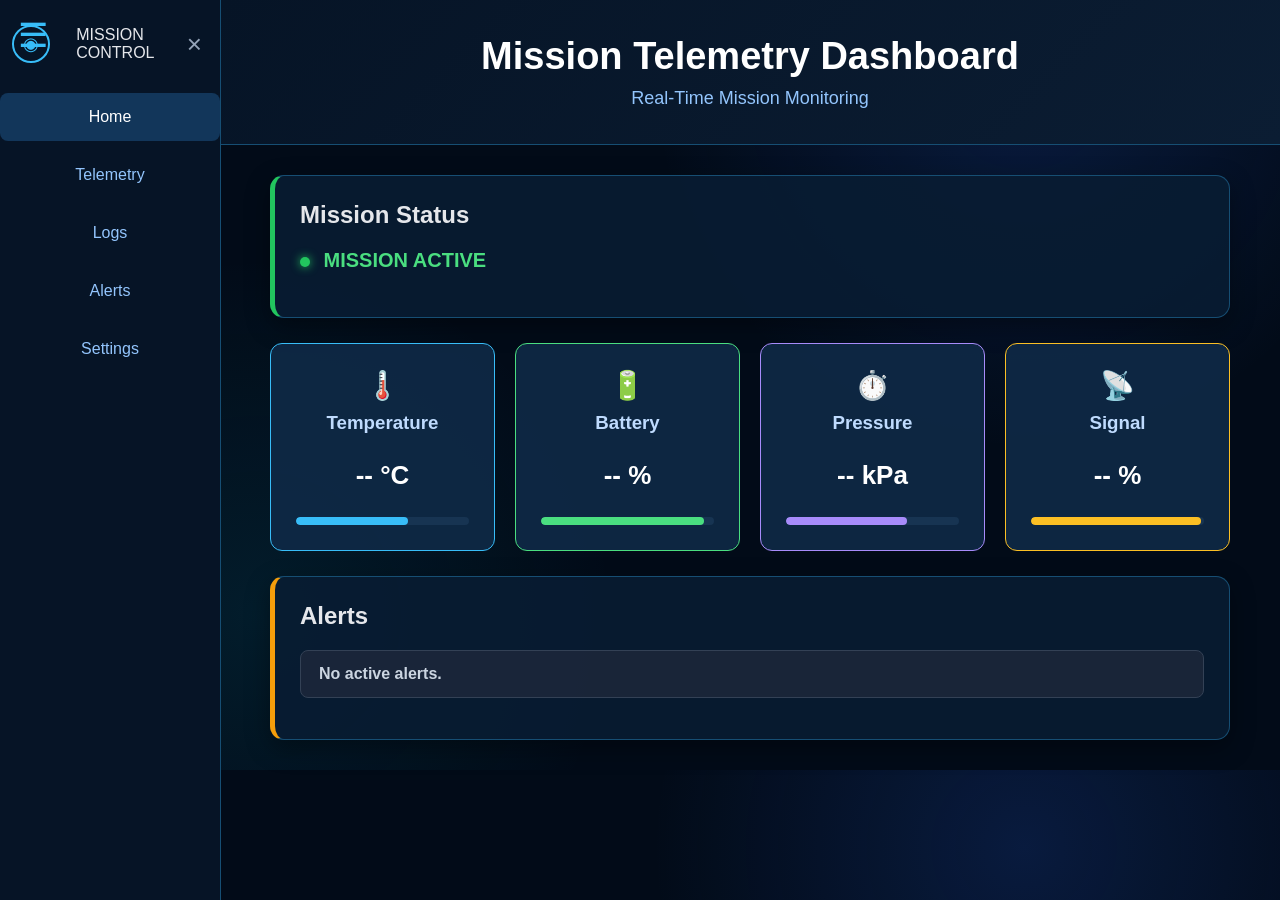
==== frontend/dashboard.html @ 8d2dbf80 "Add Mission Telemetry frontend and backend" ====
<!DOCTYPE html>
<html lang="en">
<head>
    <meta charset="UTF-8">
    <meta name="viewport" content="width=device-width, initial-scale=1.0">
    <title>Mission Dashboard</title>
    <link rel="stylesheet" href="dashboard.css">
</head>

<body>
    <aside class="sidebar">

    <div class="logo">
    <span class="logo-icon">◉</span>
    <span>MISSION<br>CONTROL</span>
    <button class="close-sidebar">×</button>
</div>

    <nav>
        <a href="dashboard.html" class="active">Home</a>
        <a href="telemetry.html">Telemetry</a>
        <a href="logs.html">Logs</a>
        <a href="alerts.html">Alerts</a>
        <a href="settings.html">Settings</a>
    </nav>

    </aside>
    <header class="dashboard-header">
        <button class="menu-button" id="menuButton">☰</button>
        <h1>Mission Telemetry Dashboard</h1>
        <p>Real-Time Mission Monitoring</p>
    </header>

    <main class="dashboard-container">

        <section class="status-card">
            <h2>Mission Status</h2>
            <p id="missionStatus"><span class="status-dot"></span> MISSION ACTIVE</p>
        </section>
    <div class="telemetry-grid">

        <div class="telemetry-card temperature-card">
            <div class="telemetry-icon">🌡️</div>
                <h3>Temperature</h3>
                <p id="temperature">-- °C</p>
            <div class="progress">
                <div class="progress-bar temperature-progress"></div>
        </div>
    </div>

    <div class="telemetry-card battery-card">
        <div class="telemetry-icon">🔋</div>
            <h3>Battery</h3>
            <p id="battery">-- %</p>
            <div class="progress">
                <div class="progress-bar battery-progress"></div>
            </div>
        </div>
    <div class="telemetry-card pressure-card">
        <div class="telemetry-icon">⏱️</div>
            <h3>Pressure</h3>
            <p id="pressure">-- kPa</p>
            <div class="progress">
                <div class="progress-bar pressure-progress"></div>
            </div>
        </div>
    <div class="telemetry-card signal-card">
        <div class="telemetry-icon">📡</div>
            <h3>Signal</h3>
            <p id="signal">-- %</p>
            <div class="progress">
                <div class="progress-bar signal-progress"></div>
            </div>
        </div>
</div>
        <section class="alerts-section">
            <h2>Alerts</h2>
            <p id="alertMessage">No active alerts.</p>
        </section>

    </main>
<script src="dashboard.js"></script>
</body>
</html>
---- frontend/dashboard.css ----
body {
    font-family: Arial, sans-serif;
    margin: 0;
    color: #e5e7eb;

    background:
    radial-gradient(circle at 80% 10%, rgba(37, 99, 235, 0.18), transparent 30%),
    radial-gradient(circle at 20% 80%, rgba(6, 182, 212, 0.10), transparent 30%),
    #020b18;
}

.dashboard-header {
    background: linear-gradient(135deg, #061426, #0b1d33);
    color: white;
    text-align: center;
    padding: 35px;
    border-bottom: 1px solid #164e73;
    margin-left: 220px;
}

.dashboard-header h1 {
    margin: 0 0 10px;
    font-size: 38px;
}

.dashboard-header p {
    margin: 0;
    color: #93c5fd;
    font-size: 18px;
}

.dashboard-container {
    max-width: 1100px;
    margin: 30px auto;
    padding: 0 20px;
    margin-left: 250px;
    margin-right: 30px;
}

.status-card,
.telemetry-section,
.alerts-section {
    background: rgba(8, 28, 50, 0.9);
    padding: 25px;
    margin-bottom: 25px;
    border-radius: 14px;
    border: 1px solid #164e73;
    box-shadow: 0 8px 25px rgba(0, 0, 0, 0.35);
}

.status-card {
    border-left: 5px solid #22c55e;
}

.telemetry-section {
    border-left: 5px solid #38bdf8;
}

.alerts-section {
    border-left: 5px solid #f59e0b;
}

.status-card h2,
.telemetry-section h2,
.alerts-section h2 {
    margin-top: 0;
}

#missionStatus {
    color: #4ade80;
    font-weight: bold;
    font-size: 20px;
}

.telemetry-grid {
    display: grid;
    grid-template-columns: repeat(4, 1fr);
    gap: 20px;
    margin-bottom: 25px;
}

.telemetry-card {
    position: relative;
    overflow: hidden;
    background: rgba(15, 42, 70, 0.9);
    padding: 25px;
    border-radius: 12px;
    text-align: center;
    border: 1px solid #2563eb;
}

.telemetry-card h3 {
    margin-top: 0;
    color: #bfdbfe;
}

.telemetry-card p {
    font-size: 26px;
    font-weight: bold;
    color: white;
}

.telemetry-icon {
    font-size: 28px;
    margin-bottom: 10px;
}

.temperature-card {
    border-color: #38bdf8;
}

.battery-card {
    border-color: #4ade80;
}

.pressure-card {
    border-color: #a78bfa;
}

.signal-card {
    border-color: #fbbf24;
}

.progress {
    width: 100%;
    height: 8px;
    background: #173452;
    border-radius: 10px;
    margin-top: 20px;
    overflow: hidden;
}

.progress-bar {
    height: 100%;
    border-radius: 10px;
}

.temperature-progress {
    width: 65%;
    background: #38bdf8;
}

.battery-progress {
    width: 94%;
    background: #4ade80;
}

.pressure-progress {
    width: 70%;
    background: #a78bfa;
}

.signal-progress {
    width: 98%;
    background: #fbbf24;
}

#alertMessage {
    color: #d1d5db;
}

.sidebar {
    position: fixed;
    left: 0;
    top: 0;
    width: 220px;
    height: 100vh;
    background: #061426;
    border-right: 1px solid #164e73;
    padding-top: 25px;
    z-index: 10;
}

.logo {
    display: flex;
    align-items: center;
    justify-content: space-between;
    padding: 0 12px;
    margin-bottom: 30px;
}

.logo-icon {
    width: 34px;
    height: 34px;
    border: 2px solid #38bdf8;
    border-radius: 50%;
    display: flex;
    align-items: center;
    justify-content: center;
    color: #38bdf8;
    font-size: 18px;
}

.close-sidebar {
    background: transparent;
    border: none;
    color: #94a3b8;
    font-size: 26px;
    cursor: pointer;
}

.close-sidebar:hover {
    color: white;
}

.sidebar nav {
    display: flex;
    flex-direction: column;
    gap: 10px;
}

.sidebar a {
    color: #93c5fd;
    text-decoration: none;
    padding: 15px;
    text-align: center;
    font-size: 16px;
}

.sidebar a:hover,
.sidebar a.active {
    background: #12365a;
    color: white;
    border-radius: 8px;
}

.menu-button {
    position: fixed;
    left: 18px;
    top: 18px;
    background: transparent;
    color: #38bdf8;
    border: none;
    padding: 0;
    font-size: 34px;
    line-height: 1;
    cursor: pointer;
    z-index: 20;
}

.menu-button:hover {
    color: white;
}
#alertMessage {
    padding: 14px 18px;
    margin-top: 15px;
    border-radius: 8px;
    background: rgba(30, 41, 59, 0.8);
    border: 1px solid #334155;
    color: #cbd5e1;
    font-weight: 600;
}
.status-dot {
    display: inline-block;
    width: 10px;
    height: 10px;
    background: #22c55e;
    border-radius: 50%;
    margin-right: 8px;
    box-shadow: 0 0 10px #22c55e;
    animation: statusPulse 1.5s infinite;
}

@keyframes statusPulse {
    0%, 100% {
        opacity: 1;
    }

    50% {
        opacity: 0.4;
    }
}
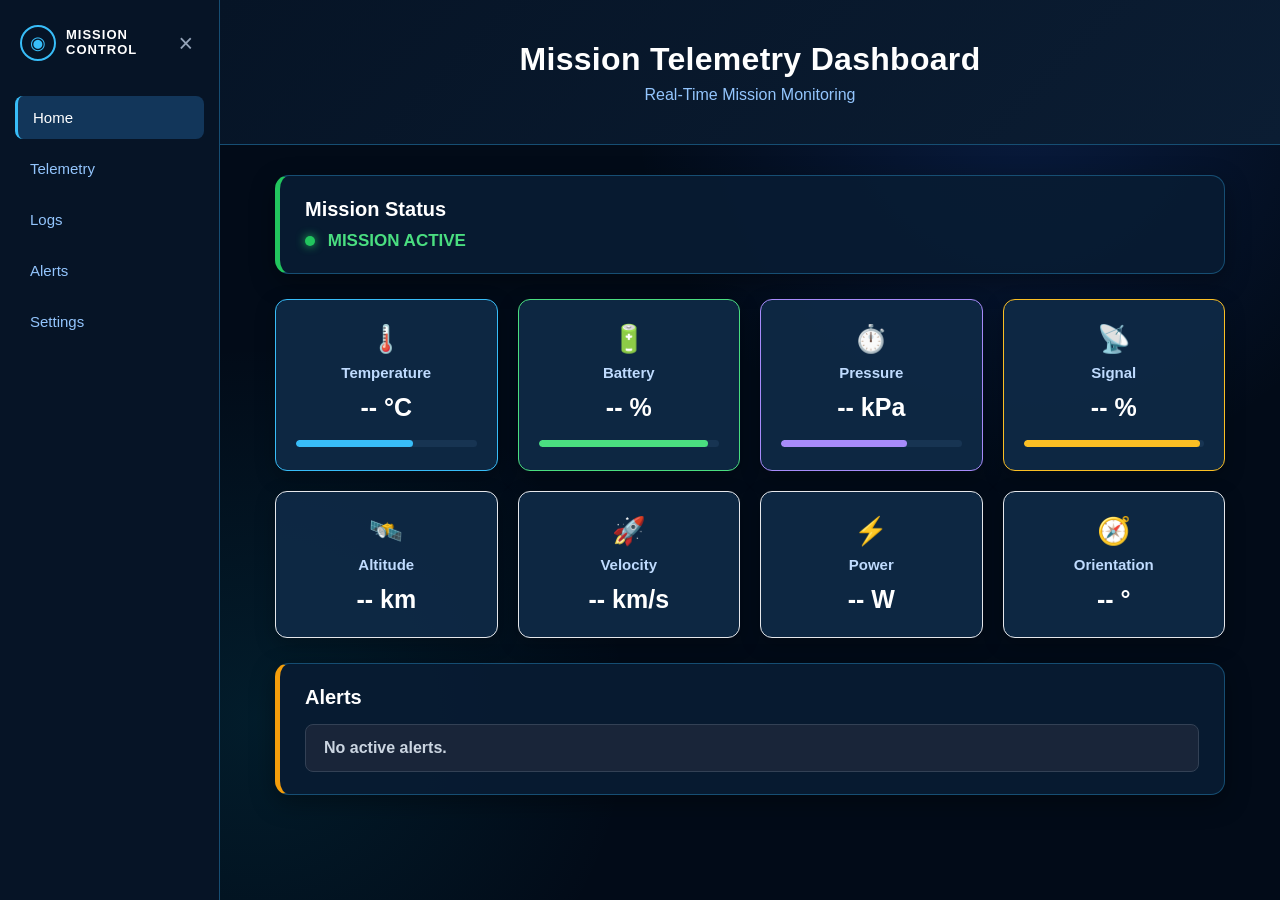
==== commit 501fcfe0: "Fix backend connection and update authentication UI" ====
--- a/frontend/dashboard.html
+++ b/frontend/dashboard.html
@@ -1,84 +1,382 @@
 <!DOCTYPE html>
 <html lang="en">
+
 <head>
+
     <meta charset="UTF-8">
-    <meta name="viewport" content="width=device-width, initial-scale=1.0">
+
+    <meta
+        name="viewport"
+        content="width=device-width, initial-scale=1.0"
+    >
+
     <title>Mission Dashboard</title>
-    <link rel="stylesheet" href="dashboard.css">
+
+    <link
+        rel="stylesheet"
+        href="dashboard.css"
+    >
+
 </head>
 
+
 <body>
+
+
+    <!-- =========================
+         SIDEBAR
+    ========================== -->
+
     <aside class="sidebar">
 
-    <div class="logo">
-    <span class="logo-icon">◉</span>
-    <span>MISSION<br>CONTROL</span>
-    <button class="close-sidebar">×</button>
-</div>
-
-    <nav>
-        <a href="dashboard.html" class="active">Home</a>
-        <a href="telemetry.html">Telemetry</a>
-        <a href="logs.html">Logs</a>
-        <a href="alerts.html">Alerts</a>
-        <a href="settings.html">Settings</a>
-    </nav>
+        <div class="logo">
+
+            <div class="logo-brand">
+
+                <span class="logo-icon">
+                    ◉
+                </span>
+
+                <span class="logo-text">
+                    MISSION<br>
+                    CONTROL
+                </span>
+
+            </div>
+
+            <button
+                class="close-sidebar"
+                aria-label="Close sidebar"
+            >
+                ×
+            </button>
+
+        </div>
+
+
+        <nav>
+
+            <a
+                href="dashboard.html"
+                class="active"
+            >
+                Home
+            </a>
+
+            <a href="telemetry.html">
+                Telemetry
+            </a>
+
+            <a href="logs.html">
+                Logs
+            </a>
+
+            <a href="alerts.html">
+                Alerts
+            </a>
+
+            <a href="settings.html">
+                Settings
+            </a>
+
+        </nav>
 
     </aside>
+
+
+
+    <!-- =========================
+         HEADER
+    ========================== -->
+
     <header class="dashboard-header">
-        <button class="menu-button" id="menuButton">☰</button>
-        <h1>Mission Telemetry Dashboard</h1>
-        <p>Real-Time Mission Monitoring</p>
+
+        <button
+            class="menu-button"
+            id="menuButton"
+            aria-label="Open menu"
+        >
+            ☰
+        </button>
+
+        <div>
+
+            <h1>
+                Mission Telemetry Dashboard
+            </h1>
+
+            <p>
+                Real-Time Mission Monitoring
+            </p>
+
+        </div>
+
     </header>
 
+
+
+    <!-- =========================
+         MAIN CONTENT
+    ========================== -->
+
     <main class="dashboard-container">
 
+
+        <!-- =========================
+             MISSION STATUS
+        ========================== -->
+
         <section class="status-card">
-            <h2>Mission Status</h2>
-            <p id="missionStatus"><span class="status-dot"></span> MISSION ACTIVE</p>
+
+            <div>
+
+                <h2>
+                    Mission Status
+                </h2>
+
+                <p id="missionStatus">
+
+                    <span class="status-dot"></span>
+
+                    MISSION ACTIVE
+
+                </p>
+
+            </div>
+
         </section>
-    <div class="telemetry-grid">
-
-        <div class="telemetry-card temperature-card">
-            <div class="telemetry-icon">🌡️</div>
-                <h3>Temperature</h3>
-                <p id="temperature">-- °C</p>
-            <div class="progress">
-                <div class="progress-bar temperature-progress"></div>
-        </div>
-    </div>
-
-    <div class="telemetry-card battery-card">
-        <div class="telemetry-icon">🔋</div>
-            <h3>Battery</h3>
-            <p id="battery">-- %</p>
-            <div class="progress">
-                <div class="progress-bar battery-progress"></div>
-            </div>
-        </div>
-    <div class="telemetry-card pressure-card">
-        <div class="telemetry-icon">⏱️</div>
-            <h3>Pressure</h3>
-            <p id="pressure">-- kPa</p>
-            <div class="progress">
-                <div class="progress-bar pressure-progress"></div>
-            </div>
-        </div>
-    <div class="telemetry-card signal-card">
-        <div class="telemetry-icon">📡</div>
-            <h3>Signal</h3>
-            <p id="signal">-- %</p>
-            <div class="progress">
-                <div class="progress-bar signal-progress"></div>
-            </div>
-        </div>
-</div>
+
+
+
+        <!-- =========================
+             TELEMETRY CARDS
+        ========================== -->
+
+        <section class="telemetry-grid">
+
+
+            <!-- TEMPERATURE -->
+
+            <div class="telemetry-card temperature-card">
+
+                <div class="telemetry-icon">
+                    🌡️
+                </div>
+
+                <h3>
+                    Temperature
+                </h3>
+
+                <p id="temperature">
+                    -- °C
+                </p>
+
+                <div class="progress">
+
+                    <div
+                        class="progress-bar temperature-progress"
+                    ></div>
+
+                </div>
+
+            </div>
+
+
+
+            <!-- BATTERY -->
+
+            <div class="telemetry-card battery-card">
+
+                <div class="telemetry-icon">
+                    🔋
+                </div>
+
+                <h3>
+                    Battery
+                </h3>
+
+                <p id="battery">
+                    -- %
+                </p>
+
+                <div class="progress">
+
+                    <div
+                        class="progress-bar battery-progress"
+                    ></div>
+
+                </div>
+
+            </div>
+
+
+
+            <!-- PRESSURE -->
+
+            <div class="telemetry-card pressure-card">
+
+                <div class="telemetry-icon">
+                    ⏱️
+                </div>
+
+                <h3>
+                    Pressure
+                </h3>
+
+                <p id="pressure">
+                    -- kPa
+                </p>
+
+                <div class="progress">
+
+                    <div
+                        class="progress-bar pressure-progress"
+                    ></div>
+
+                </div>
+
+            </div>
+
+
+
+            <!-- SIGNAL -->
+
+            <div class="telemetry-card signal-card">
+
+                <div class="telemetry-icon">
+                    📡
+                </div>
+
+                <h3>
+                    Signal
+                </h3>
+
+                <p id="signal">
+                    -- %
+                </p>
+
+                <div class="progress">
+
+                    <div
+                        class="progress-bar signal-progress"
+                    ></div>
+
+                </div>
+
+            </div>
+
+
+
+            <!-- ALTITUDE -->
+
+            <div class="telemetry-card altitude-card">
+
+                <div class="telemetry-icon">
+                    🛰️
+                </div>
+
+                <h3>
+                    Altitude
+                </h3>
+
+                <p id="altitude">
+                    -- km
+                </p>
+
+            </div>
+
+
+
+            <!-- VELOCITY -->
+
+            <div class="telemetry-card velocity-card">
+
+                <div class="telemetry-icon">
+                    🚀
+                </div>
+
+                <h3>
+                    Velocity
+                </h3>
+
+                <p id="velocity">
+                    -- km/s
+                </p>
+
+            </div>
+
+
+
+            <!-- POWER -->
+
+            <div class="telemetry-card power-card">
+
+                <div class="telemetry-icon">
+                    ⚡
+                </div>
+
+                <h3>
+                    Power
+                </h3>
+
+                <p id="power">
+                    -- W
+                </p>
+
+            </div>
+
+
+
+            <!-- ORIENTATION -->
+
+            <div class="telemetry-card orientation-card">
+
+                <div class="telemetry-icon">
+                    🧭
+                </div>
+
+                <h3>
+                    Orientation
+                </h3>
+
+                <p id="orientation">
+                    -- °
+                </p>
+
+            </div>
+
+
+        </section>
+
+
+
+        <!-- =========================
+             ALERTS
+        ========================== -->
+
         <section class="alerts-section">
-            <h2>Alerts</h2>
-            <p id="alertMessage">No active alerts.</p>
+
+            <h2>
+                Alerts
+            </h2>
+
+            <p id="alertMessage">
+                No active alerts.
+            </p>
+
         </section>
 
+
     </main>
-<script src="dashboard.js"></script>
+
+
+
+    <!-- =========================
+         JAVASCRIPT
+    ========================== -->
+
+    <script src="dashboard.js"></script>
+
 </body>
+
 </html>
--- a/frontend/dashboard.css
+++ b/frontend/dashboard.css
@@ -1,109 +1,420 @@
+* {
+    box-sizing: border-box;
+}
+
 body {
+    margin: 0;
+
+    min-height: 100vh;
+
     font-family: Arial, sans-serif;
-    margin: 0;
+
     color: #e5e7eb;
 
     background:
-    radial-gradient(circle at 80% 10%, rgba(37, 99, 235, 0.18), transparent 30%),
-    radial-gradient(circle at 20% 80%, rgba(6, 182, 212, 0.10), transparent 30%),
-    #020b18;
-}
+        radial-gradient(
+            circle at 80% 10%,
+            rgba(37, 99, 235, 0.18),
+            transparent 30%
+        ),
+        radial-gradient(
+            circle at 20% 80%,
+            rgba(6, 182, 212, 0.10),
+            transparent 30%
+        ),
+        #020b18;
+}
+
+
+/* =========================
+   SIDEBAR
+========================= */
+
+.sidebar {
+    position: fixed;
+
+    left: 0;
+    top: 0;
+
+    width: 220px;
+    height: 100vh;
+
+    background: #061426;
+
+    border-right: 1px solid #164e73;
+
+    padding: 25px 15px;
+
+    z-index: 10;
+}
+
+
+/* LOGO */
+
+.logo {
+    display: flex;
+
+    align-items: center;
+
+    justify-content: space-between;
+
+    margin-bottom: 35px;
+
+    padding: 0 5px;
+}
+
+.logo-brand {
+    display: flex;
+
+    align-items: center;
+
+    gap: 10px;
+}
+
+.logo-icon {
+    width: 36px;
+    height: 36px;
+
+    flex-shrink: 0;
+
+    border: 2px solid #38bdf8;
+
+    border-radius: 50%;
+
+    display: flex;
+
+    align-items: center;
+    justify-content: center;
+
+    color: #38bdf8;
+
+    font-size: 18px;
+}
+
+.logo-text {
+    color: white;
+
+    font-size: 13px;
+
+    font-weight: bold;
+
+    line-height: 1.15;
+
+    letter-spacing: 1px;
+}
+
+
+/* CLOSE BUTTON */
+
+.close-sidebar {
+    background: transparent;
+
+    border: none;
+
+    color: #94a3b8;
+
+    font-size: 25px;
+
+    cursor: pointer;
+
+    line-height: 1;
+}
+
+.close-sidebar:hover {
+    color: white;
+}
+
+
+/* NAVIGATION */
+
+.sidebar nav {
+    display: flex;
+
+    flex-direction: column;
+
+    gap: 8px;
+}
+
+.sidebar a {
+    display: block;
+
+    padding: 13px 15px;
+
+    border-radius: 8px;
+
+    color: #93c5fd;
+
+    text-decoration: none;
+
+    font-size: 15px;
+
+    transition:
+        background 0.2s ease,
+        color 0.2s ease;
+}
+
+.sidebar a:hover {
+    background: #0d2945;
+
+    color: white;
+}
+
+.sidebar a.active {
+    background: #12365a;
+
+    color: white;
+
+    border-left: 3px solid #38bdf8;
+}
+
+
+/* =========================
+   HEADER
+========================= */
 
 .dashboard-header {
-    background: linear-gradient(135deg, #061426, #0b1d33);
-    color: white;
+    min-height: 145px;
+
+    margin-left: 220px;
+
+    padding: 32px 40px;
+
+    background:
+        linear-gradient(
+            135deg,
+            #061426,
+            #0b1d33
+        );
+
+    border-bottom: 1px solid #164e73;
+
+    display: flex;
+
+    align-items: center;
+
+    justify-content: center;
+
     text-align: center;
-    padding: 35px;
-    border-bottom: 1px solid #164e73;
-    margin-left: 220px;
+
+    position: relative;
 }
 
 .dashboard-header h1 {
-    margin: 0 0 10px;
-    font-size: 38px;
+    margin: 0 0 8px;
+
+    color: white;
+
+    font-size: 32px;
+
+    letter-spacing: 0.3px;
 }
 
 .dashboard-header p {
     margin: 0;
+
     color: #93c5fd;
-    font-size: 18px;
-}
+
+    font-size: 16px;
+}
+
+
+/* MENU BUTTON */
+
+.menu-button {
+    display: none;
+
+    position: fixed;
+
+    left: 18px;
+    top: 18px;
+
+    background: transparent;
+
+    color: #38bdf8;
+
+    border: none;
+
+    padding: 0;
+
+    font-size: 30px;
+
+    line-height: 1;
+
+    cursor: pointer;
+
+    z-index: 20;
+}
+
+.menu-button:hover {
+    color: white;
+}
+
+
+/* =========================
+   MAIN CONTAINER
+========================= */
 
 .dashboard-container {
-    max-width: 1100px;
+    max-width: 1150px;
+
     margin: 30px auto;
-    padding: 0 20px;
+
+    padding: 0 25px;
+
     margin-left: 250px;
+
     margin-right: 30px;
 }
 
-.status-card,
-.telemetry-section,
-.alerts-section {
-    background: rgba(8, 28, 50, 0.9);
-    padding: 25px;
+
+/* =========================
+   MISSION STATUS
+========================= */
+
+.status-card {
+    background:
+        rgba(8, 28, 50, 0.92);
+
+    padding: 22px 25px;
+
     margin-bottom: 25px;
+
     border-radius: 14px;
+
     border: 1px solid #164e73;
-    box-shadow: 0 8px 25px rgba(0, 0, 0, 0.35);
-}
-
-.status-card {
+
     border-left: 5px solid #22c55e;
-}
-
-.telemetry-section {
-    border-left: 5px solid #38bdf8;
-}
-
-.alerts-section {
-    border-left: 5px solid #f59e0b;
-}
-
-.status-card h2,
-.telemetry-section h2,
-.alerts-section h2 {
-    margin-top: 0;
+
+    box-shadow:
+        0 8px 25px rgba(0, 0, 0, 0.35);
+}
+
+.status-card h2 {
+    margin: 0 0 10px;
+
+    color: white;
+
+    font-size: 20px;
 }
 
 #missionStatus {
+    margin: 0;
+
     color: #4ade80;
+
     font-weight: bold;
-    font-size: 20px;
-}
+
+    font-size: 17px;
+}
+
+.status-dot {
+    display: inline-block;
+
+    width: 10px;
+    height: 10px;
+
+    margin-right: 8px;
+
+    background: #22c55e;
+
+    border-radius: 50%;
+
+    box-shadow:
+        0 0 10px #22c55e;
+
+    animation: statusPulse 1.5s infinite;
+}
+
+@keyframes statusPulse {
+
+    0%,
+    100% {
+        opacity: 1;
+    }
+
+    50% {
+        opacity: 0.4;
+    }
+}
+
+
+/* =========================
+   TELEMETRY GRID
+========================= */
 
 .telemetry-grid {
     display: grid;
-    grid-template-columns: repeat(4, 1fr);
+
+    grid-template-columns:
+        repeat(4, 1fr);
+
     gap: 20px;
+
     margin-bottom: 25px;
 }
+
+
+/* TELEMETRY CARD */
 
 .telemetry-card {
     position: relative;
+
     overflow: hidden;
-    background: rgba(15, 42, 70, 0.9);
-    padding: 25px;
+
+    background:
+        rgba(15, 42, 70, 0.92);
+
+    padding: 23px 20px;
+
     border-radius: 12px;
+
     text-align: center;
-    border: 1px solid #2563eb;
+
+    border: 1px solid;
+
+    box-shadow:
+        0 6px 20px rgba(0, 0, 0, 0.25);
+
+    transition:
+        transform 0.2s ease,
+        background 0.2s ease;
+}
+
+.telemetry-card:hover {
+    transform: translateY(-3px);
+
+    background:
+        rgba(18, 49, 80, 0.95);
+}
+
+.telemetry-icon {
+    font-size: 27px;
+
+    margin-bottom: 9px;
 }
 
 .telemetry-card h3 {
-    margin-top: 0;
+    margin: 0;
+
     color: #bfdbfe;
+
+    font-size: 15px;
+
+    font-weight: 600;
 }
 
 .telemetry-card p {
-    font-size: 26px;
+    margin: 12px 0 0;
+
+    color: white;
+
+    font-size: 25px;
+
     font-weight: bold;
-    color: white;
-}
-
-.telemetry-icon {
-    font-size: 28px;
-    margin-bottom: 10px;
-}
+}
+
+
+/* CARD BORDERS */
 
 .temperature-card {
     border-color: #38bdf8;
@@ -121,152 +432,175 @@
     border-color: #fbbf24;
 }
 
+
+/* =========================
+   PROGRESS BARS
+========================= */
+
 .progress {
     width: 100%;
-    height: 8px;
+
+    height: 7px;
+
+    margin-top: 18px;
+
     background: #173452;
+
     border-radius: 10px;
-    margin-top: 20px;
+
     overflow: hidden;
 }
 
 .progress-bar {
     height: 100%;
+
     border-radius: 10px;
+
+    transition: width 0.5s ease;
 }
 
 .temperature-progress {
     width: 65%;
+
     background: #38bdf8;
 }
 
 .battery-progress {
     width: 94%;
+
     background: #4ade80;
 }
 
 .pressure-progress {
     width: 70%;
+
     background: #a78bfa;
 }
 
 .signal-progress {
     width: 98%;
+
     background: #fbbf24;
 }
 
-#alertMessage {
-    color: #d1d5db;
-}
-
-.sidebar {
-    position: fixed;
-    left: 0;
-    top: 0;
-    width: 220px;
-    height: 100vh;
-    background: #061426;
-    border-right: 1px solid #164e73;
-    padding-top: 25px;
-    z-index: 10;
-}
-
-.logo {
-    display: flex;
-    align-items: center;
-    justify-content: space-between;
-    padding: 0 12px;
-    margin-bottom: 30px;
-}
-
-.logo-icon {
-    width: 34px;
-    height: 34px;
-    border: 2px solid #38bdf8;
-    border-radius: 50%;
-    display: flex;
-    align-items: center;
-    justify-content: center;
-    color: #38bdf8;
-    font-size: 18px;
-}
-
-.close-sidebar {
-    background: transparent;
-    border: none;
-    color: #94a3b8;
-    font-size: 26px;
-    cursor: pointer;
-}
-
-.close-sidebar:hover {
-    color: white;
-}
-
-.sidebar nav {
-    display: flex;
-    flex-direction: column;
-    gap: 10px;
-}
-
-.sidebar a {
-    color: #93c5fd;
-    text-decoration: none;
-    padding: 15px;
-    text-align: center;
-    font-size: 16px;
-}
-
-.sidebar a:hover,
-.sidebar a.active {
-    background: #12365a;
-    color: white;
-    border-radius: 8px;
-}
-
-.menu-button {
-    position: fixed;
-    left: 18px;
-    top: 18px;
-    background: transparent;
-    color: #38bdf8;
-    border: none;
-    padding: 0;
-    font-size: 34px;
-    line-height: 1;
-    cursor: pointer;
-    z-index: 20;
-}
-
-.menu-button:hover {
-    color: white;
-}
+
+/* =========================
+   ALERTS
+========================= */
+
+.alerts-section {
+    background:
+        rgba(8, 28, 50, 0.92);
+
+    padding: 22px 25px;
+
+    margin-bottom: 25px;
+
+    border-radius: 14px;
+
+    border: 1px solid #164e73;
+
+    border-left: 5px solid #f59e0b;
+
+    box-shadow:
+        0 8px 25px rgba(0, 0, 0, 0.35);
+}
+
+.alerts-section h2 {
+    margin: 0;
+
+    color: white;
+
+    font-size: 20px;
+}
+
 #alertMessage {
     padding: 14px 18px;
-    margin-top: 15px;
+
+    margin: 15px 0 0;
+
     border-radius: 8px;
-    background: rgba(30, 41, 59, 0.8);
+
+    background:
+        rgba(30, 41, 59, 0.8);
+
     border: 1px solid #334155;
+
     color: #cbd5e1;
+
     font-weight: 600;
 }
-.status-dot {
-    display: inline-block;
-    width: 10px;
-    height: 10px;
-    background: #22c55e;
-    border-radius: 50%;
-    margin-right: 8px;
-    box-shadow: 0 0 10px #22c55e;
-    animation: statusPulse 1.5s infinite;
-}
-
-@keyframes statusPulse {
-    0%, 100% {
-        opacity: 1;
-    }
-
-    50% {
-        opacity: 0.4;
+
+
+/* =========================
+   RESPONSIVE
+========================= */
+
+@media (max-width: 1000px) {
+
+    .telemetry-grid {
+        grid-template-columns:
+            repeat(2, 1fr);
+    }
+}
+
+
+@media (max-width: 700px) {
+
+    .sidebar {
+        width: 220px;
+    }
+
+    .dashboard-header {
+        margin-left: 0;
+
+        padding: 30px 20px;
+    }
+
+    .dashboard-header h1 {
+        font-size: 25px;
+    }
+
+    .dashboard-header p {
+        font-size: 14px;
+    }
+
+    .dashboard-container {
+        margin-left: 0;
+
+        margin-right: 0;
+
+        padding: 0 18px;
+    }
+
+    .menu-button {
+        display: block;
+    }
+}
+
+
+@media (max-width: 520px) {
+
+    .telemetry-grid {
+        grid-template-columns: 1fr;
+    }
+
+    .dashboard-header {
+        min-height: 125px;
+
+        padding: 25px 15px;
+    }
+
+    .dashboard-header h1 {
+        font-size: 21px;
+    }
+
+    .dashboard-header p {
+        font-size: 13px;
+    }
+
+    .status-card,
+    .alerts-section {
+        padding: 20px;
     }
 }
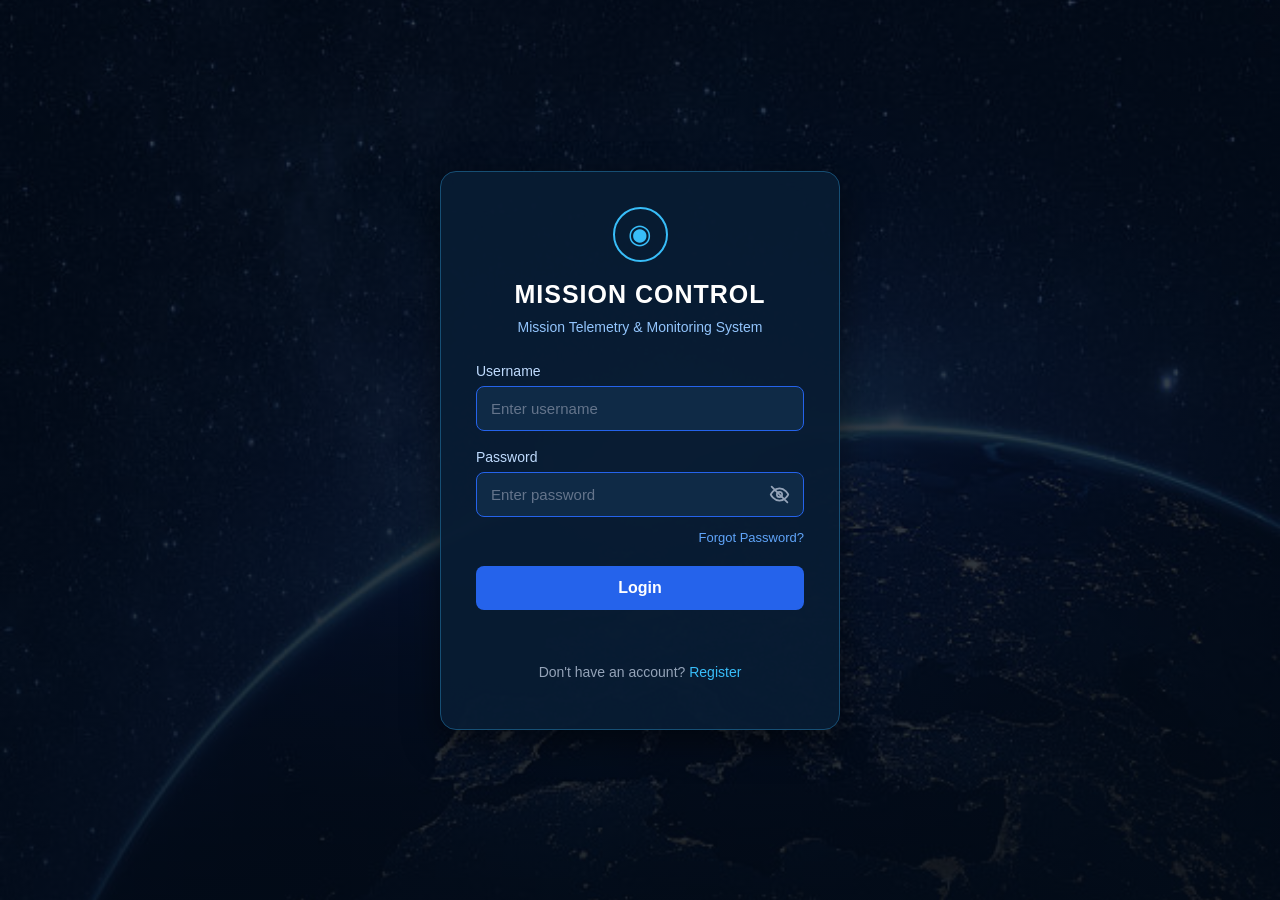
==== commit 8d5cdc90: "Add secure authentication and logout protection" ====
--- a/frontend/dashboard.html
+++ b/frontend/dashboard.html
@@ -78,7 +78,9 @@
             <a href="settings.html">
                 Settings
             </a>
-
+            <a href="#" id="logoutButton">
+                Logout
+            </a>
         </nav>
 
     </aside>
